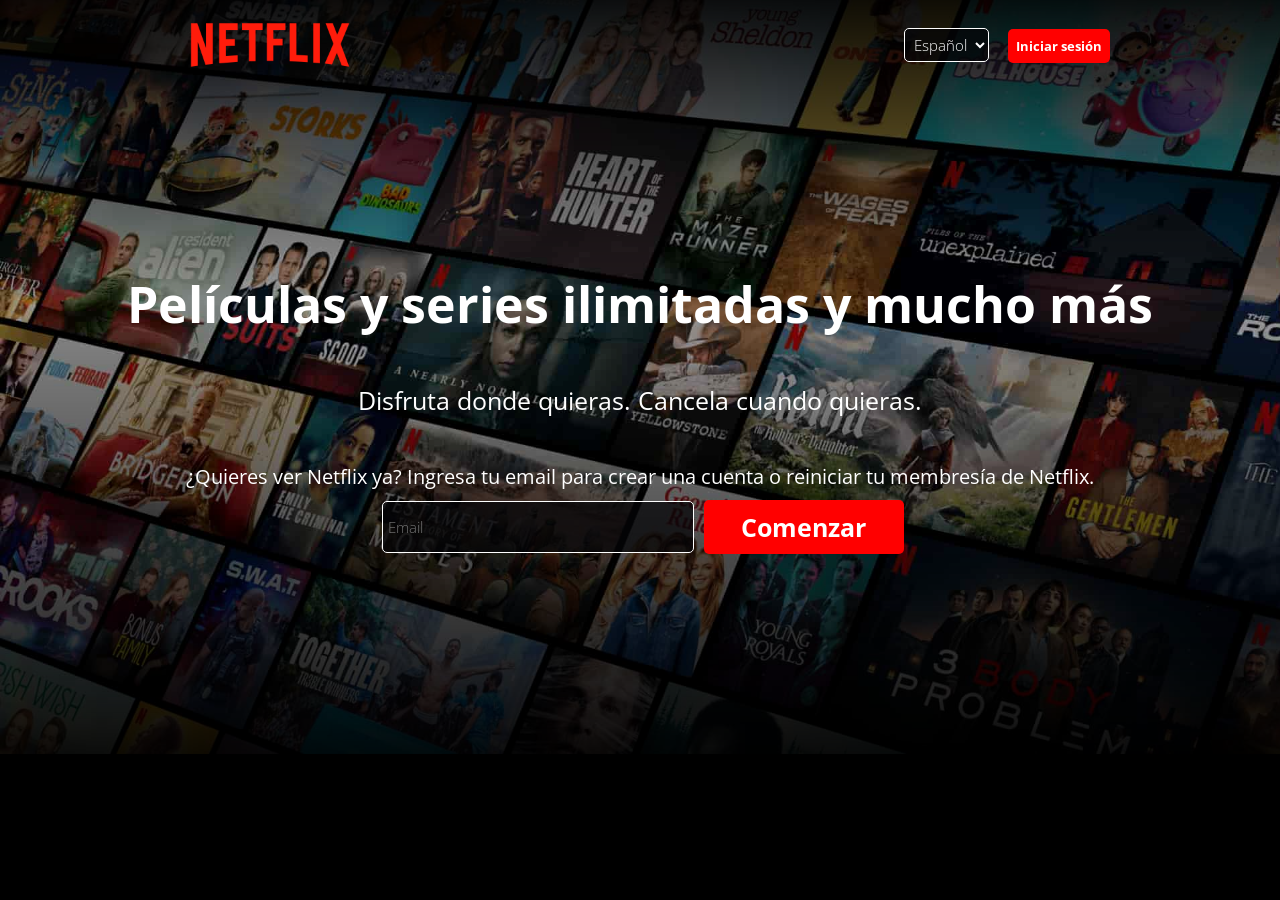
==== index.html @ 136f3131 "e" ====
<!DOCTYPE html>
<html lang="en">
  <head>
    <meta charset="UTF-8" />
    <meta name="viewport" content="width=device-width, initial-scale=1.0" />
    <title>Netflix</title>
    <link rel="stylesheet" href="./index.css" />
    <link rel="preconnect" href="https://fonts.googleapis.com">
    <link rel="preconnect" href="https://fonts.gstatic.com" crossorigin>
    <link href="https://fonts.googleapis.com/css2?family=Open+Sans:ital,wght@0,300..800;1,300..800&display=swap" rel="stylesheet">
  </head>
  <body>
    <section class="body">
      <section class="fila">
        <img class="logo" src="./logo.png" alt="logo" height="90px" />
        <form>
          <select class="lenguaje" name="idioma">
            <img src="./lenguaje.png" alt="icono" width="3px">
            <option value="es">Español</option>
            <option value="en">Inglés</option>
            <option value="fr">Francés</option>
          </select>
          <label for="button"></label>
          <button class="sesion"><strong>Iniciar sesión</strong></button>
        </form>
      </section>
      <section class="columna">
        <h1 class="uno">Películas y series ilimitadas y mucho más</h1>
        <br />
        <p class="dos">Disfruta donde quieras. Cancela cuando quieras.</p>
        <br />
        <p class="tres">
          ¿Quieres ver Netflix ya? Ingresa tu email para crear una cuenta o
          reiniciar tu membresía de Netflix.
        </p>
      </section>
      <section class="fila-dos">
        <label for="email"></label>
          <input class="email" type="email" name="email"
            placeholder="Email" style="width: 300px;"/>
        <label for="button"></label>
          <button class="comenzar" style="width: 200px;"> <strong>Comenzar</strong></button>
      </section>
    </section>
  </body>
</html>
---- index.css ----
*{
  margin: 0;
  padding: 0;
  font-family: "Open Sans", sans-serif;
}

body{
  background-image: url(./fondo.jpg) ;
  background-color: black;
  background-repeat: no-repeat;
  background-size: cover;
  backdrop-filter: brightness(0.8);
}

.body{
  background-image: linear-gradient(to top, rgba(0, 0, 0, 0.9) 0, rgba(0, 0, 0, 0) 60%, rgba(0, 0, 0, 0.9) 100%);
  background-size: cover;
}

.fila{
  display: flex;
  gap: 5px;
  justify-content: space-between;
  align-items: center;
  margin-bottom: 180px;
}

.logo{
margin-left: 190px;
}

.lenguaje{
  background-color: rgba(5, 5, 7, 0.75);
  font-size: 15px;
  font-weight: 60;
  color: white;
  border: 1px solid white;
  border-radius: 5px;
  margin: 0;
  padding: 5px;
  text-align: center;
}

.sesion{
  background-color: red;
  font-size: 13px;
  font-weight: 70px;
  color: white;
  border: 0;
  border-radius: 5px;
  margin-left: 15px;
  margin-right: 170px;
  padding: 8px;
  text-align: center;

}

.sesion:hover {
  background-color: rgb(184, 28, 28);
}

.columna{
  display: flex;
  flex-direction: column;
  gap: 20px;
  justify-content: center;
  align-items: center;
}

.uno{
  font-size: 50px;
  color: white;
  letter-spacing: 0px;
  word-spacing: 0px;
}

.dos{
  font-size: 25px;
  color: white;
  line-height: 1px;
}

.tres{
  font-size: 20px;
  color: white;
}

.email{
  background-color: rgba(5, 5, 7, 0.75);
  font-size: 15px;
  font-weight: 60;
  color: white;
  border: 1px solid white;
  border-radius: 5px;
  margin: 0px;
  padding: 15px 5px 15px 5px;
  text-align: left;
  margin-top: 10px;
  margin-bottom: 200px;
}

.comenzar{
  background-color: red;
  font-size: 25px;
  font-weight: 60;
  color: white;
  border: 0;
  border-radius: 5px;
  margin-top: 10px;
  margin-bottom: 200px;
  padding: 10px 5px 10px 5px;
  text-align: center;
}

.comenzar:hover {
  background-color: rgb(184, 28, 28);
}

.fila-dos{
  display: flex;
  gap: 5px;
  justify-content: center;
  align-items: center;
}
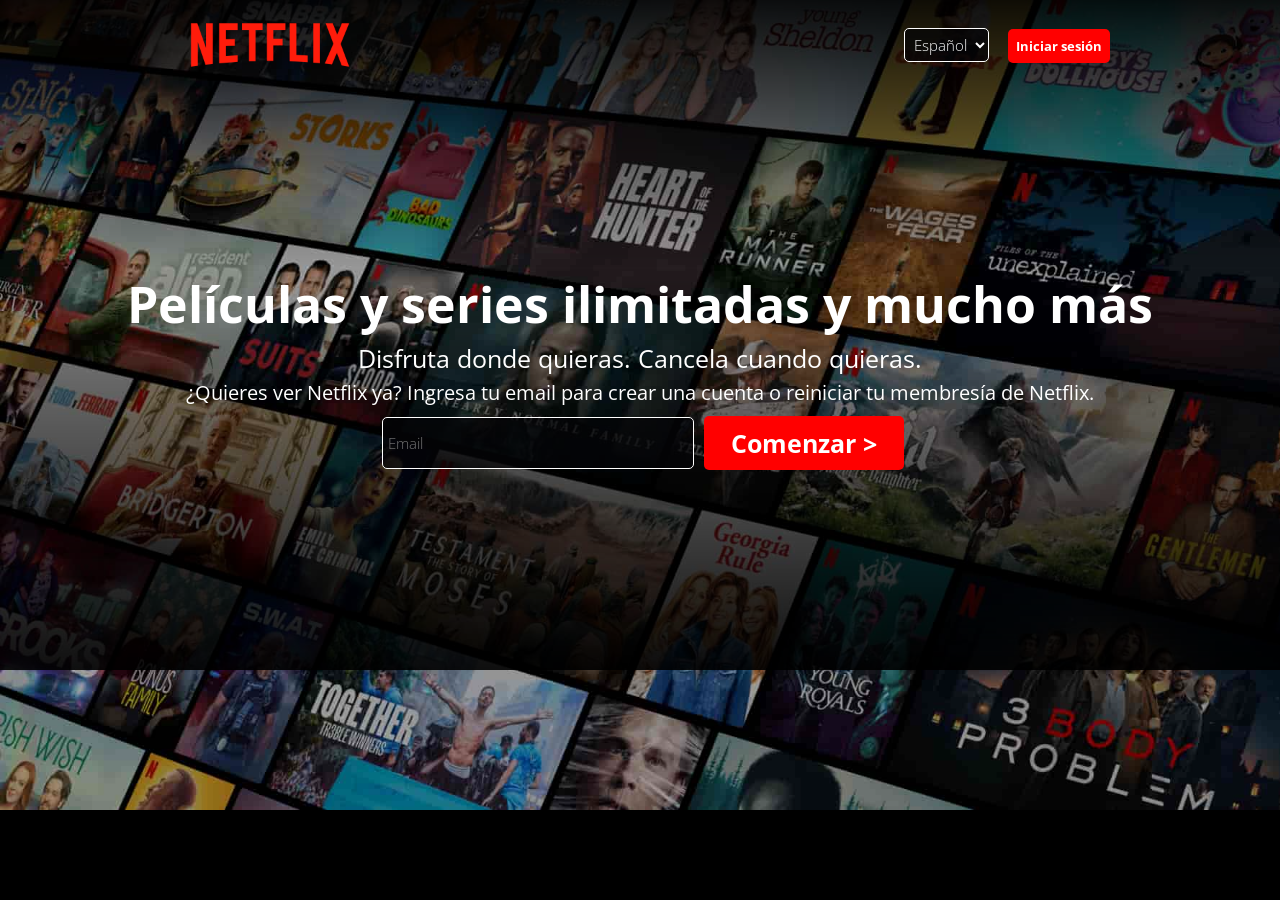
==== commit bd02b309: "f" ====
--- a/index.html
+++ b/index.html
@@ -15,7 +15,6 @@
         <img class="logo" src="./logo.png" alt="logo" height="90px" />
         <form>
           <select class="lenguaje" name="idioma">
-            <img src="./lenguaje.png" alt="icono" width="3px">
             <option value="es">Español</option>
             <option value="en">Inglés</option>
             <option value="fr">Francés</option>
@@ -26,9 +25,7 @@
       </section>
       <section class="columna">
         <h1 class="uno">Películas y series ilimitadas y mucho más</h1>
-        <br />
         <p class="dos">Disfruta donde quieras. Cancela cuando quieras.</p>
-        <br />
         <p class="tres">
           ¿Quieres ver Netflix ya? Ingresa tu email para crear una cuenta o
           reiniciar tu membresía de Netflix.
@@ -39,7 +36,7 @@
           <input class="email" type="email" name="email"
             placeholder="Email" style="width: 300px;"/>
         <label for="button"></label>
-          <button class="comenzar" style="width: 200px;"> <strong>Comenzar</strong></button>
+          <button class="comenzar" style="width: 200px;"> <strong>Comenzar ></strong></button>
       </section>
     </section>
   </body>
--- a/index.css
+++ b/index.css
@@ -10,6 +10,8 @@
   background-repeat: no-repeat;
   background-size: cover;
   backdrop-filter: brightness(0.8);
+  height: 90vh;
+  min-height: 500px;
 }
 
 .body{
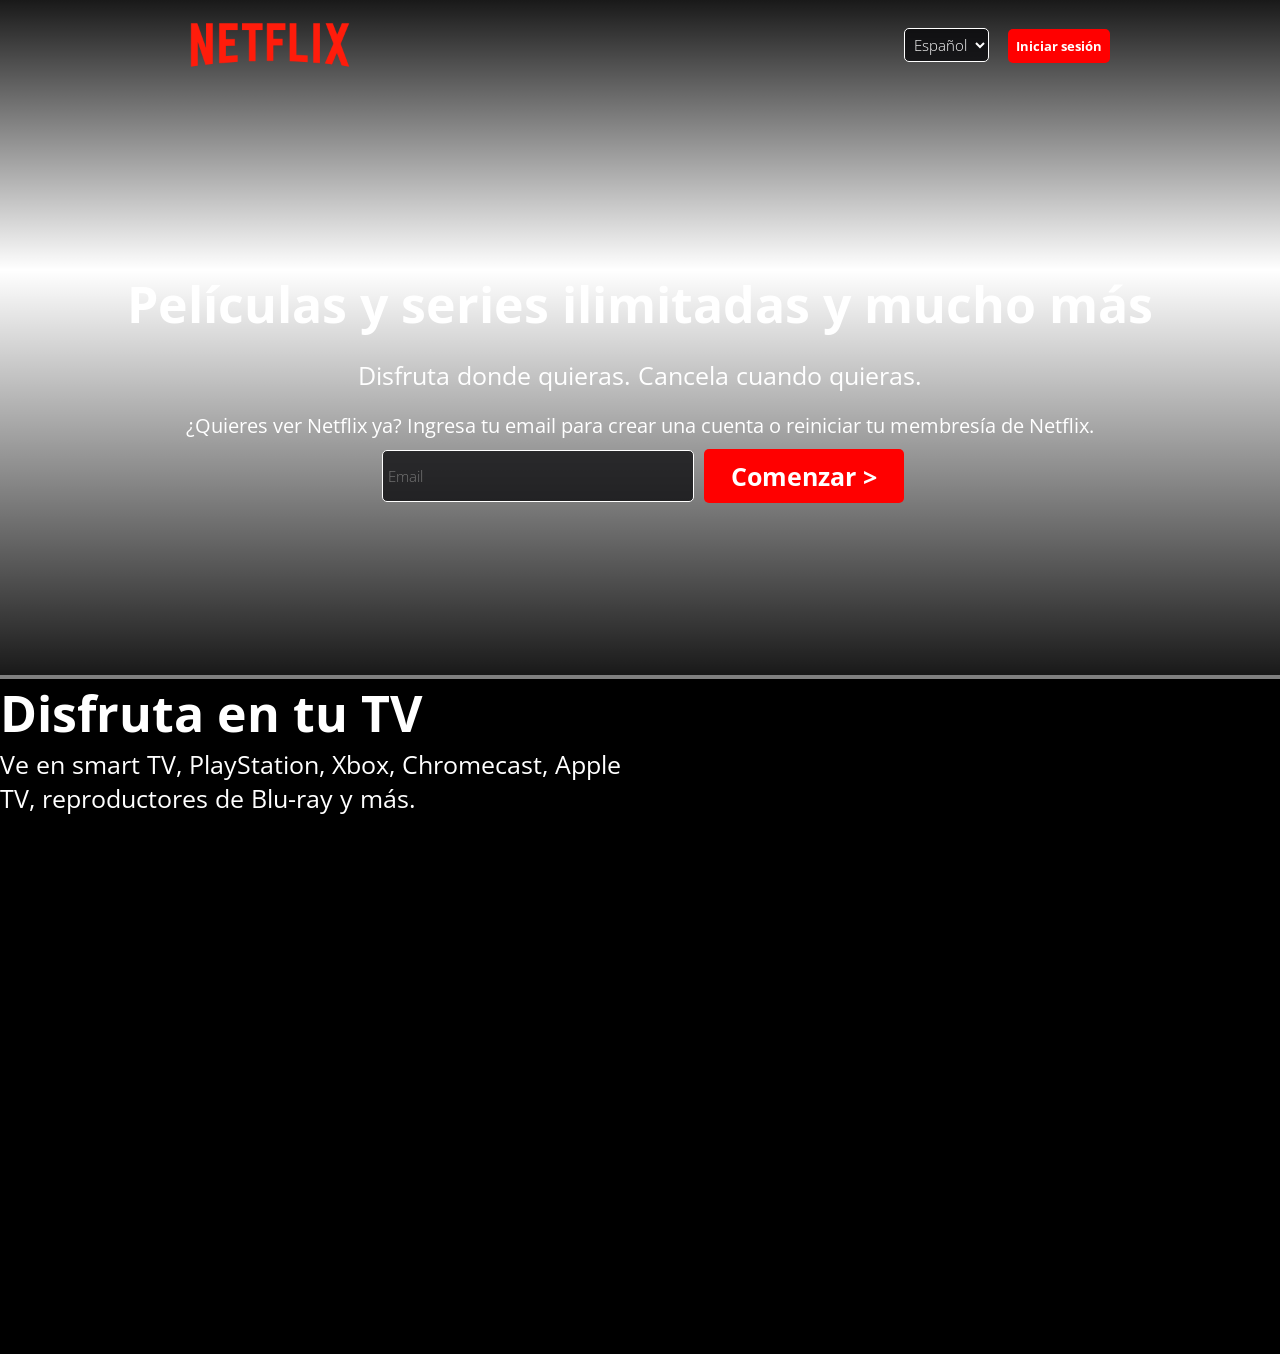
==== commit 0c8cc6cc: "s" ====
--- a/index.html
+++ b/index.html
@@ -10,7 +10,7 @@
     <link href="https://fonts.googleapis.com/css2?family=Open+Sans:ital,wght@0,300..800;1,300..800&display=swap" rel="stylesheet">
   </head>
   <body>
-    <section class="body">
+    <main class="body">
       <section class="fila">
         <img class="logo" src="./logo.png" alt="logo" height="90px" />
         <form>
@@ -38,6 +38,12 @@
         <label for="button"></label>
           <button class="comenzar" style="width: 200px;"> <strong>Comenzar ></strong></button>
       </section>
-    </section>
+    </main>
   </body>
+  <main class="cuerpo">
+    <section>
+      <h1 class="uno">Disfruta en tu TV</h1>
+      <p class="dos">Ve en smart TV, PlayStation, Xbox, Chromecast, Apple</p>
+      <p class="dos">TV, reproductores de Blu-ray y más.</p>
+  </main>
 </html>
--- a/index.css
+++ b/index.css
@@ -4,19 +4,21 @@
   font-family: "Open Sans", sans-serif;
 }
 
-body{
+.main{
   background-image: url(./fondo.jpg) ;
-  background-color: black;
   background-repeat: no-repeat;
   background-size: cover;
+  background-position: center;
   backdrop-filter: brightness(0.8);
-  height: 90vh;
-  min-height: 500px;
+  height: 75vh;
+  min-height: 320px;
 }
 
 .body{
   background-image: linear-gradient(to top, rgba(0, 0, 0, 0.9) 0, rgba(0, 0, 0, 0) 60%, rgba(0, 0, 0, 0.9) 100%);
-  background-size: cover;
+  height: 75vh;
+  min-height: 320px;
+  width: 100%;
 }
 
 .fila{
@@ -79,7 +81,6 @@
 .dos{
   font-size: 25px;
   color: white;
-  line-height: 1px;
 }
 
 .tres{
@@ -123,4 +124,14 @@
   gap: 5px;
   justify-content: center;
   align-items: center;
-}+}
+
+.cuerpo {
+  background-color: black;
+  background-size: cover;
+  z-index: 1000;
+  height: 75vh;
+  min-height: 320px;
+  border-top: 4px solid gray;
+}
+
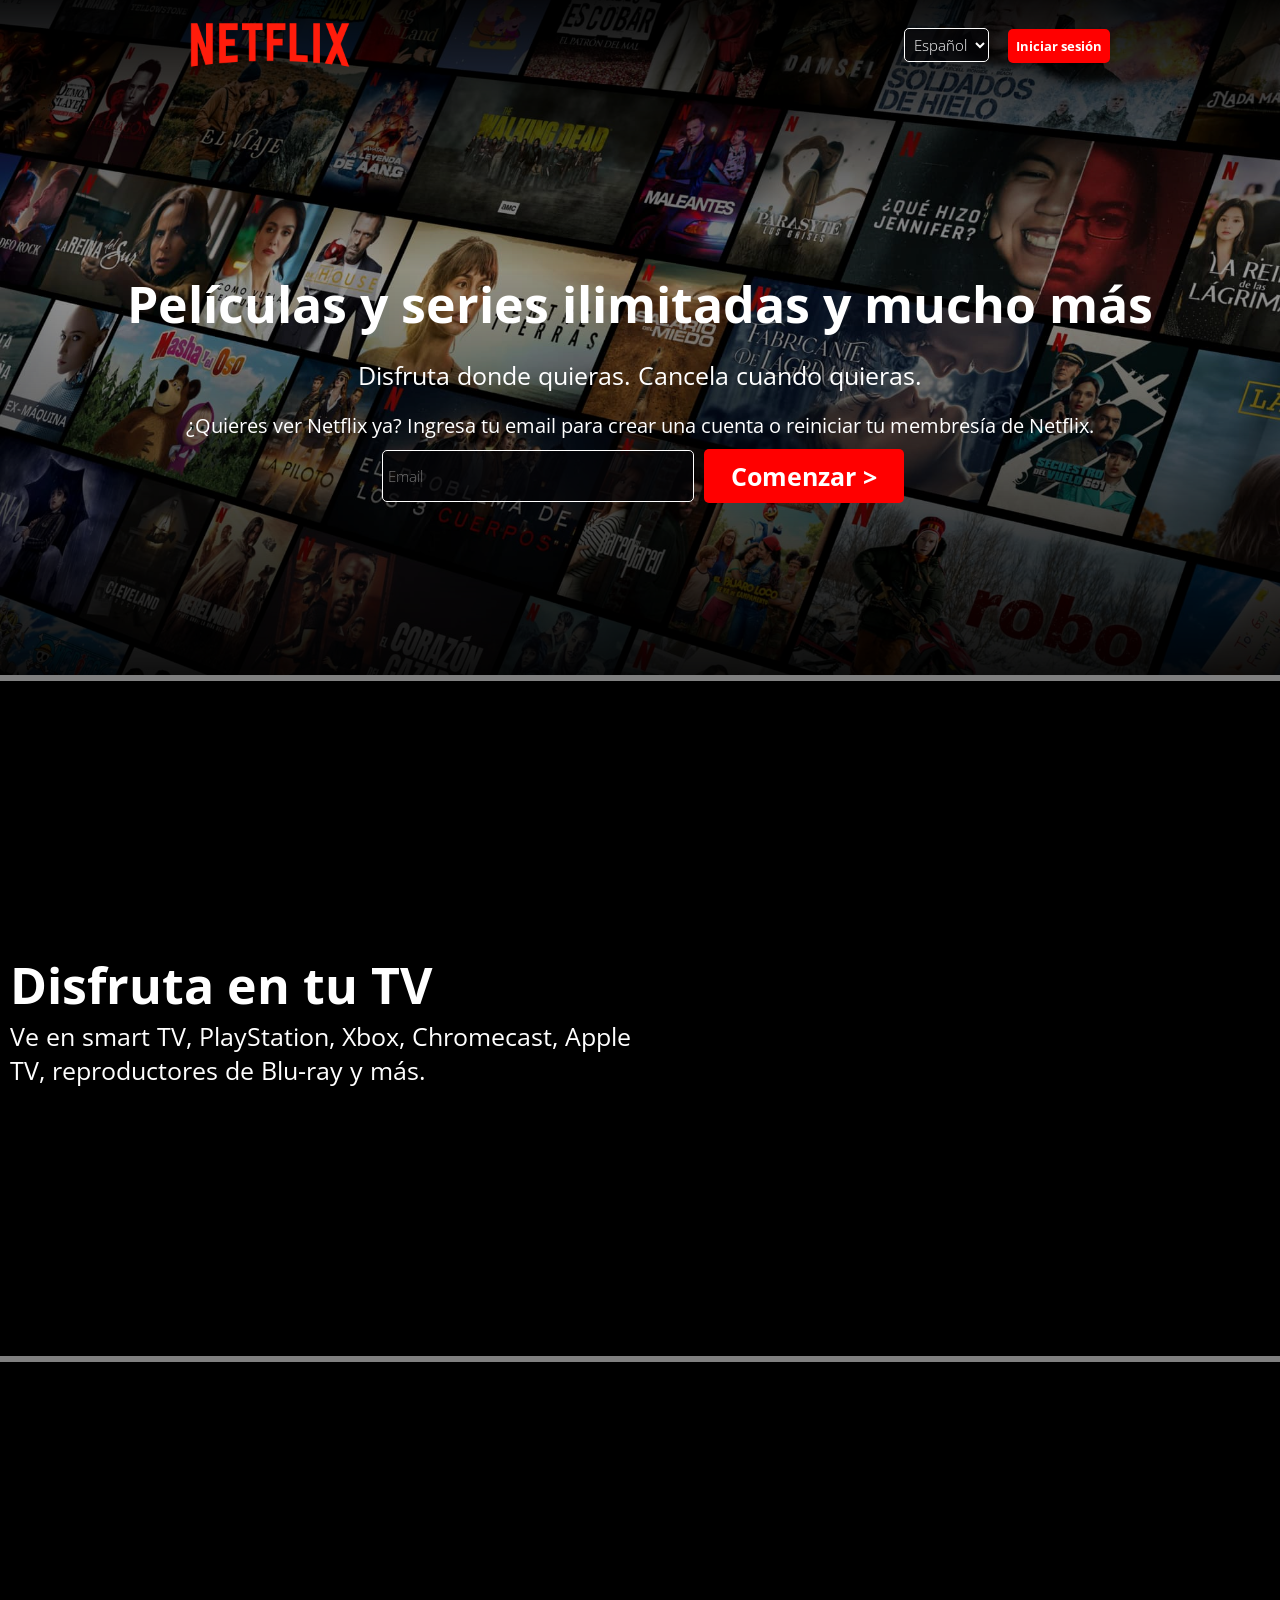
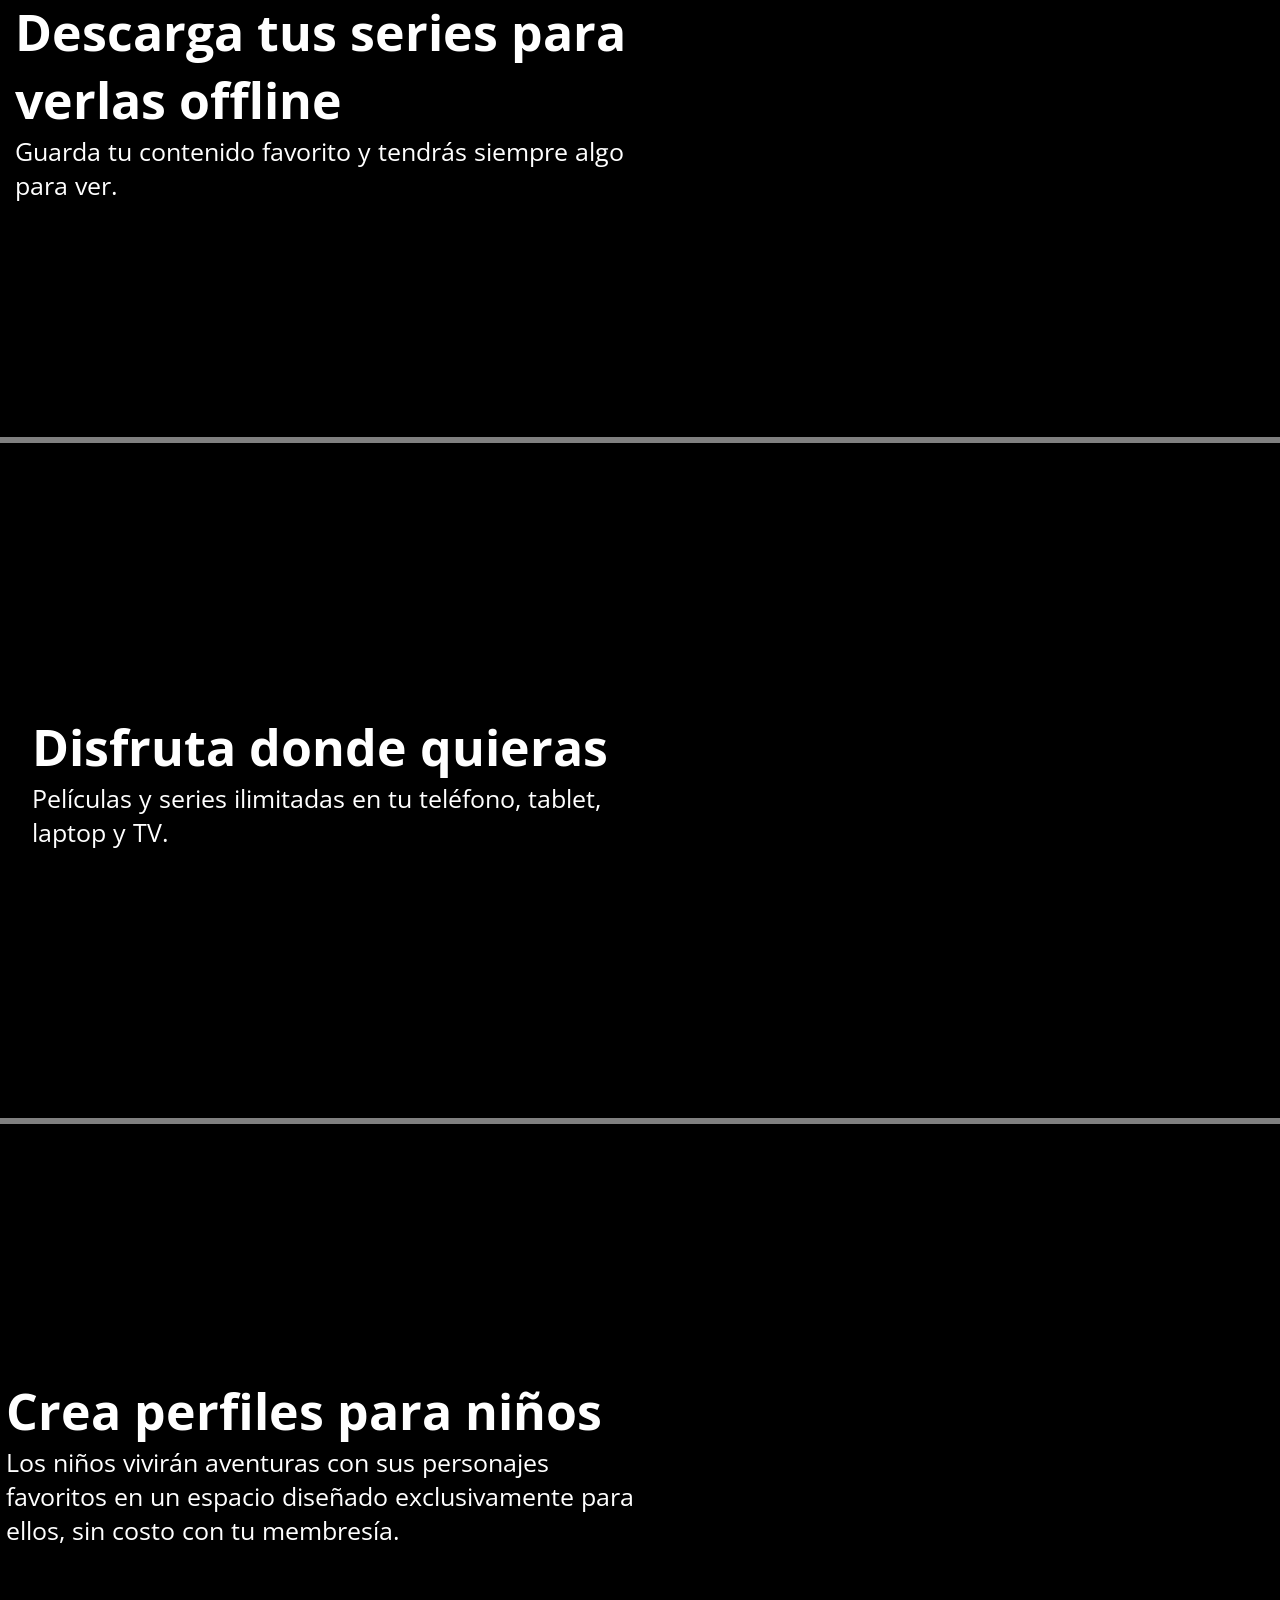
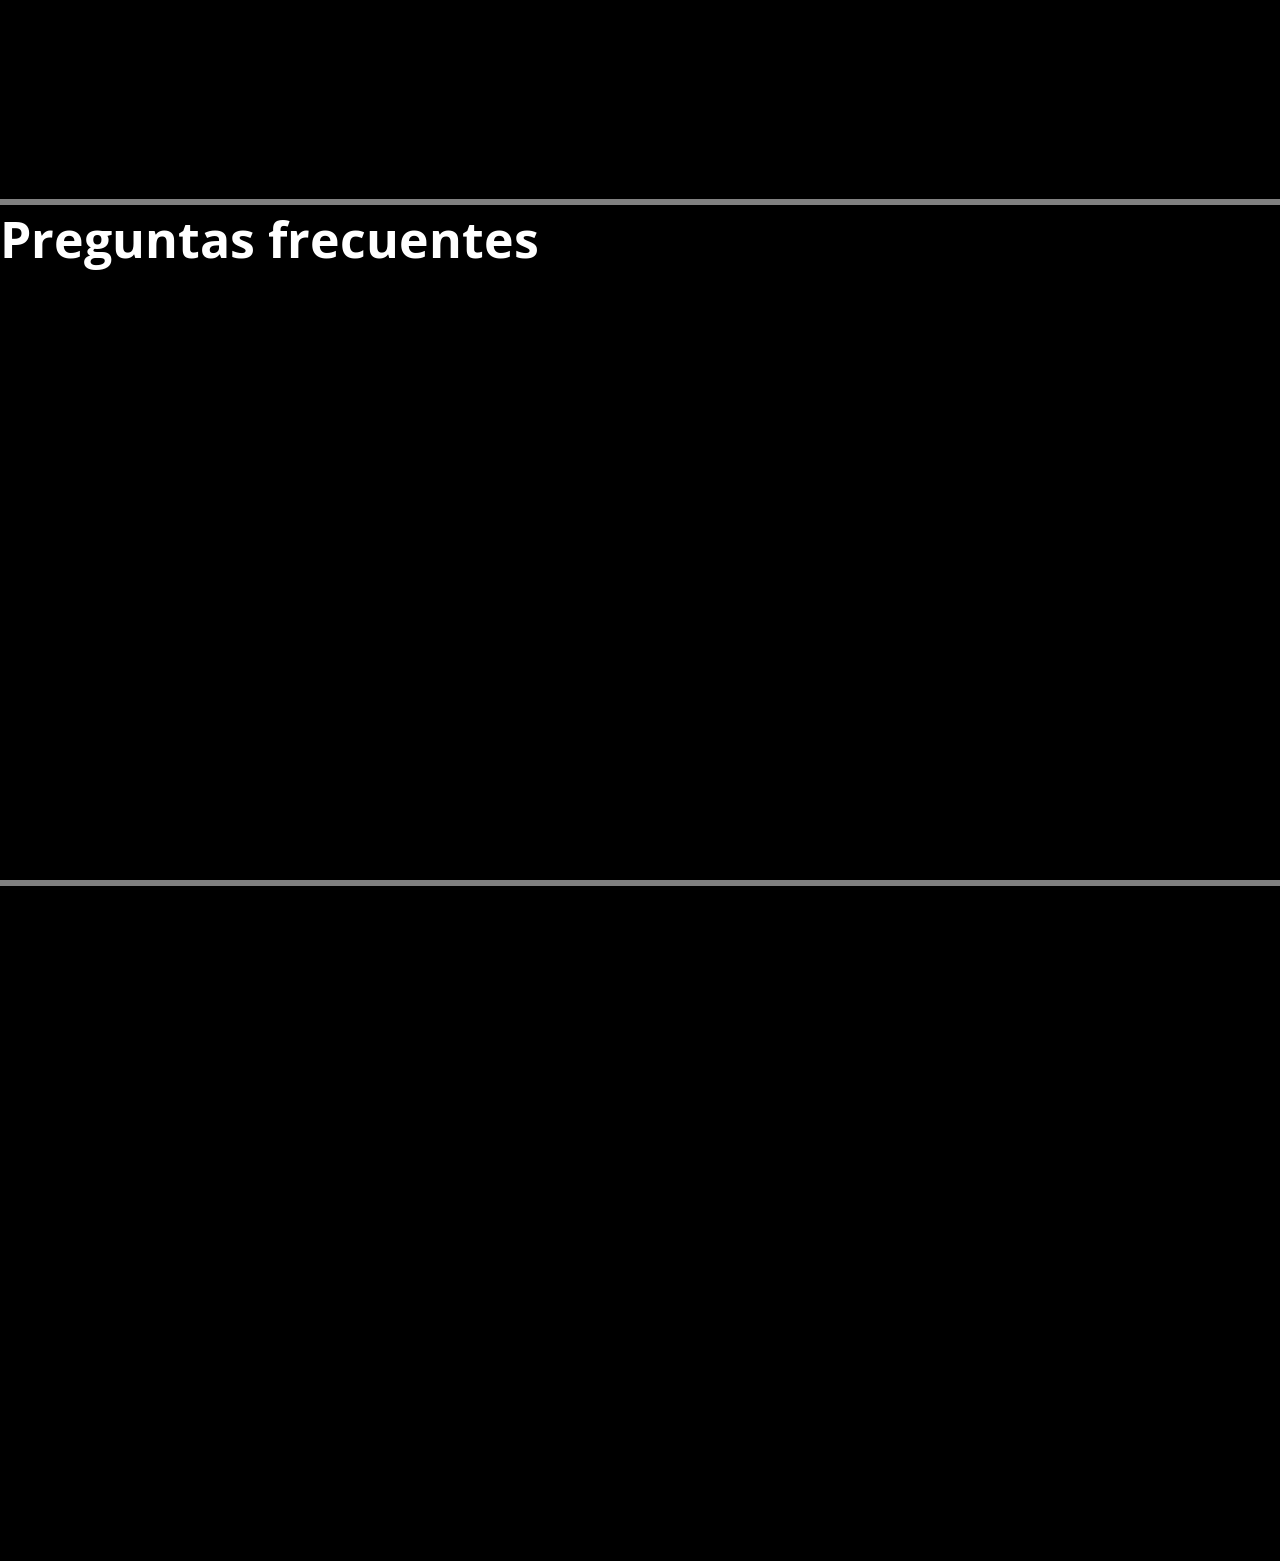
==== commit 35dcae61: "a" ====
--- a/index.html
+++ b/index.html
@@ -10,7 +10,7 @@
     <link href="https://fonts.googleapis.com/css2?family=Open+Sans:ital,wght@0,300..800;1,300..800&display=swap" rel="stylesheet">
   </head>
   <body>
-    <main class="body">
+    <header id="body" class="body">
       <section class="fila">
         <img class="logo" src="./logo.png" alt="logo" height="90px" />
         <form>
@@ -38,12 +38,45 @@
         <label for="button"></label>
           <button class="comenzar" style="width: 200px;"> <strong>Comenzar ></strong></button>
       </section>
-    </main>
+    </header>
+    <div class="cuerpo a">
+      <section>
+        <h1 class="uno">Disfruta en tu TV</h1>
+        <p class="dos">Ve en smart TV, PlayStation, Xbox, Chromecast, Apple</p>
+        <p class="dos">TV, reproductores de Blu-ray y más.</p>
+      </div>
+    <div class="cuerpo b">
+      <section>
+        <h1 class="uno">Descarga tus series para</h1>
+        <h1 class="uno">verlas offline</h1>
+        <p class="dos">Guarda tu contenido favorito y tendrás siempre algo</p>
+        <p class="dos">para ver.</p>
+    </div>
+    <div class="cuerpo a">
+      <section>
+        <h1 class="uno">Disfruta donde quieras</h1>
+        <p class="dos">Películas y series ilimitadas en tu teléfono, tablet,</p>
+        <p class="dos">laptop y TV.</p>
+    </div>
+    <div class="cuerpo b">
+      <section>
+        <h1 class="uno">Crea perfiles para niños</h1>
+        <p class="dos">Los niños vivirán aventuras con sus personajes</p>
+        <p class="dos">favoritos en un espacio diseñado exclusivamente para</p>
+        <p class="dos">ellos, sin costo con tu membresía.</p>
+    </div>
+    <div class="cuerpo c">
+      <section>
+        <h1 class="uno">Preguntas frecuentes</h1>
+        <p class="dos"></p>
+        <p class="dos"></p>
+    </div>
+    <div class="cuerpo d">
+      <section>
+        <h1 class="uno"></h1>
+        <p class="dos"></p>
+        <p class="dos"></p>
+    </div>
   </body>
-  <main class="cuerpo">
-    <section>
-      <h1 class="uno">Disfruta en tu TV</h1>
-      <p class="dos">Ve en smart TV, PlayStation, Xbox, Chromecast, Apple</p>
-      <p class="dos">TV, reproductores de Blu-ray y más.</p>
-  </main>
+
 </html>
--- a/index.css
+++ b/index.css
@@ -4,7 +4,7 @@
   font-family: "Open Sans", sans-serif;
 }
 
-.main{
+body {
   background-image: url(./fondo.jpg) ;
   background-repeat: no-repeat;
   background-size: cover;
@@ -14,7 +14,7 @@
   min-height: 320px;
 }
 
-.body{
+.body {
   background-image: linear-gradient(to top, rgba(0, 0, 0, 0.9) 0, rgba(0, 0, 0, 0) 60%, rgba(0, 0, 0, 0.9) 100%);
   height: 75vh;
   min-height: 320px;
@@ -132,6 +132,23 @@
   z-index: 1000;
   height: 75vh;
   min-height: 320px;
-  border-top: 4px solid gray;
+  border-top: 6px solid gray;
+
 }
 
+.a{
+  margin: auto;
+  display: grid;
+  grid-template-columns: repeat(2, 1fr);
+  justify-items: center; /*horizontal*/
+  align-content: center;
+}
+
+.b{
+  margin: auto;
+  display: grid;
+  grid-template-columns: repeat(2, 1fr);
+  justify-items: center; /*horizontal*/
+  align-content: center;
+}
+
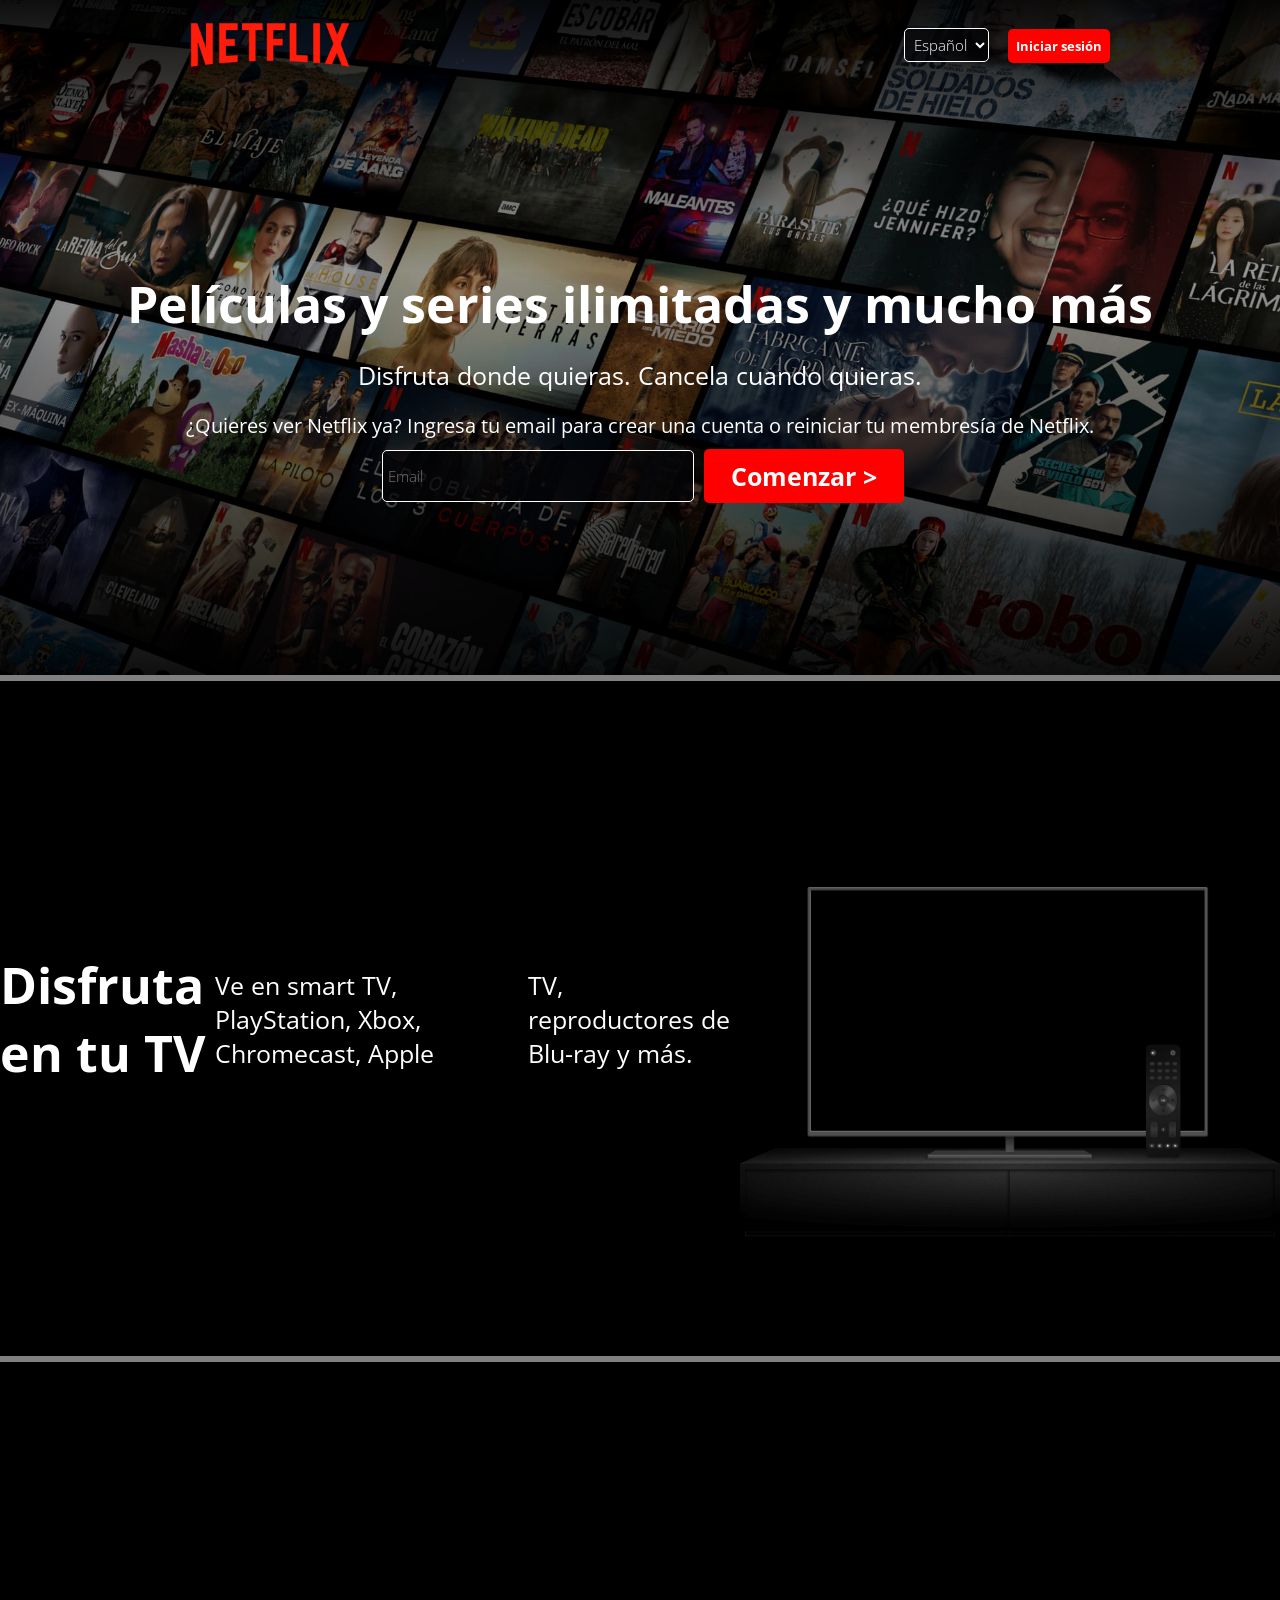
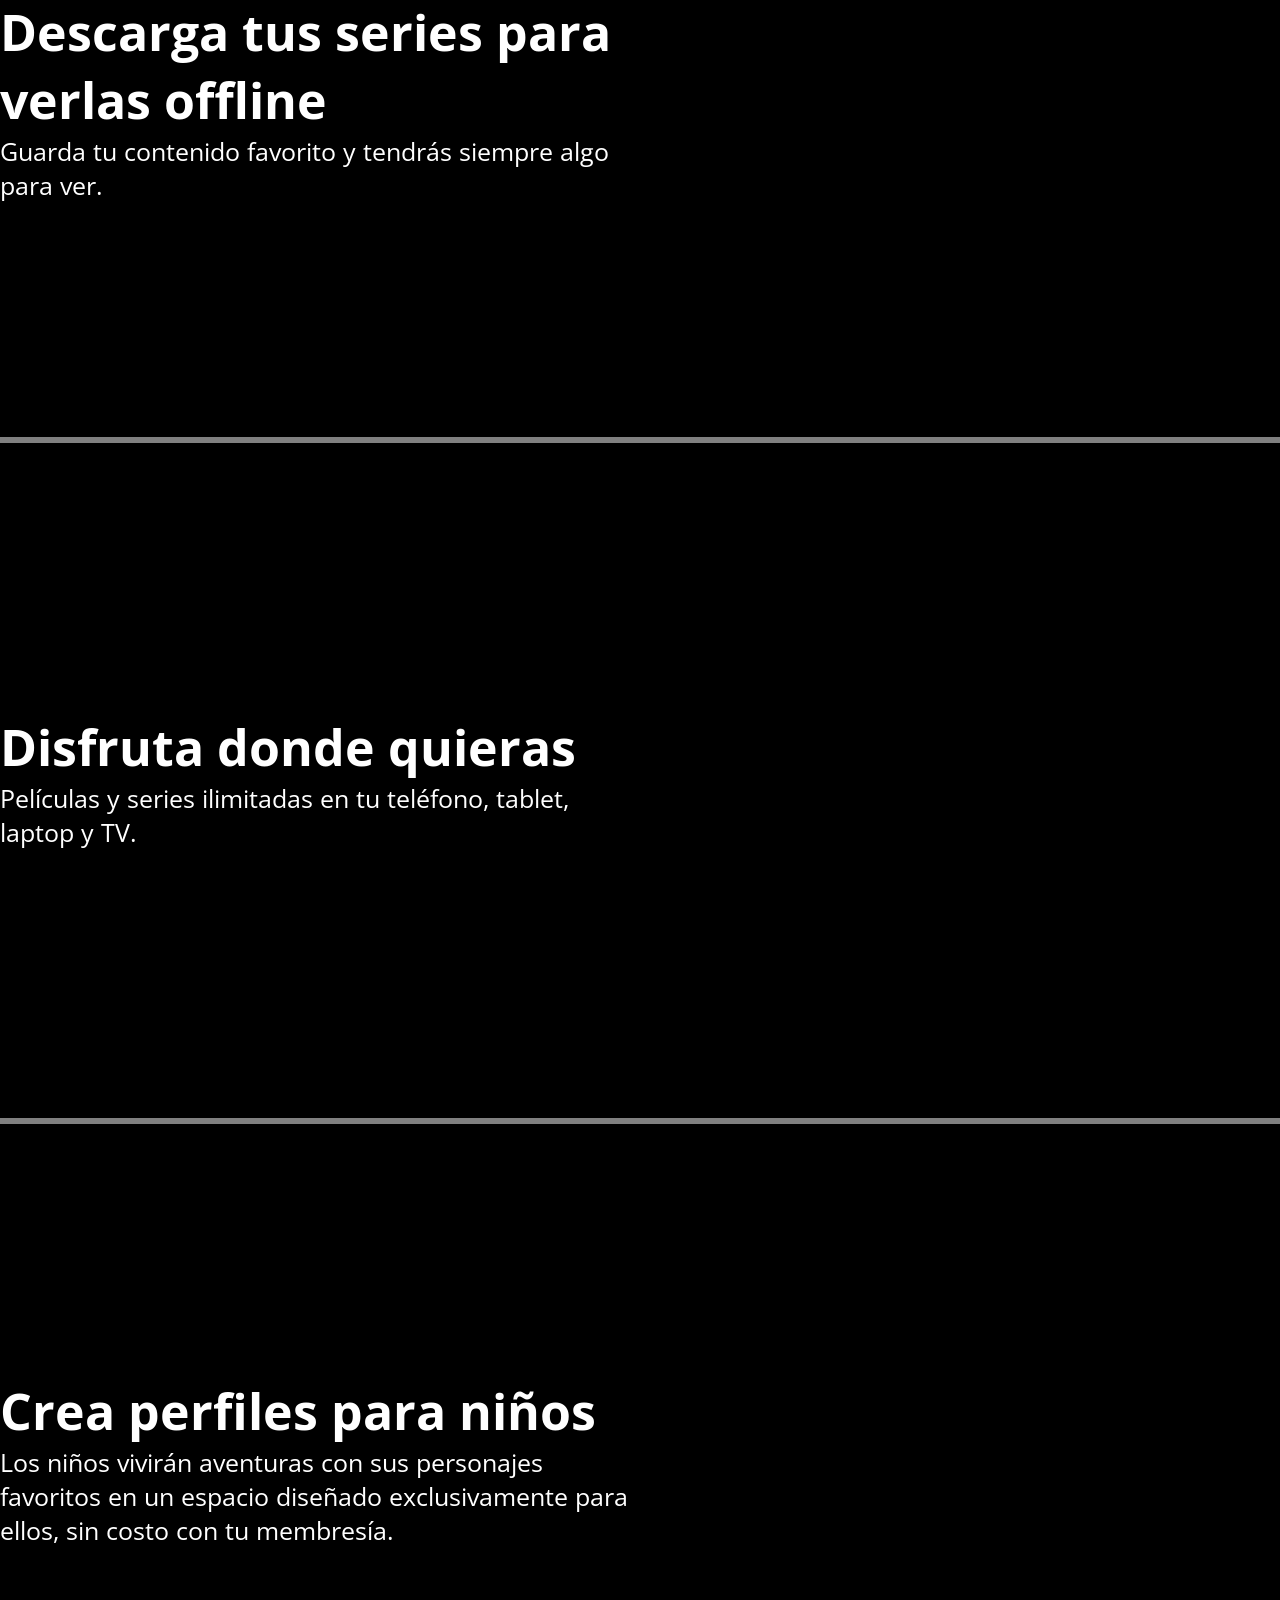
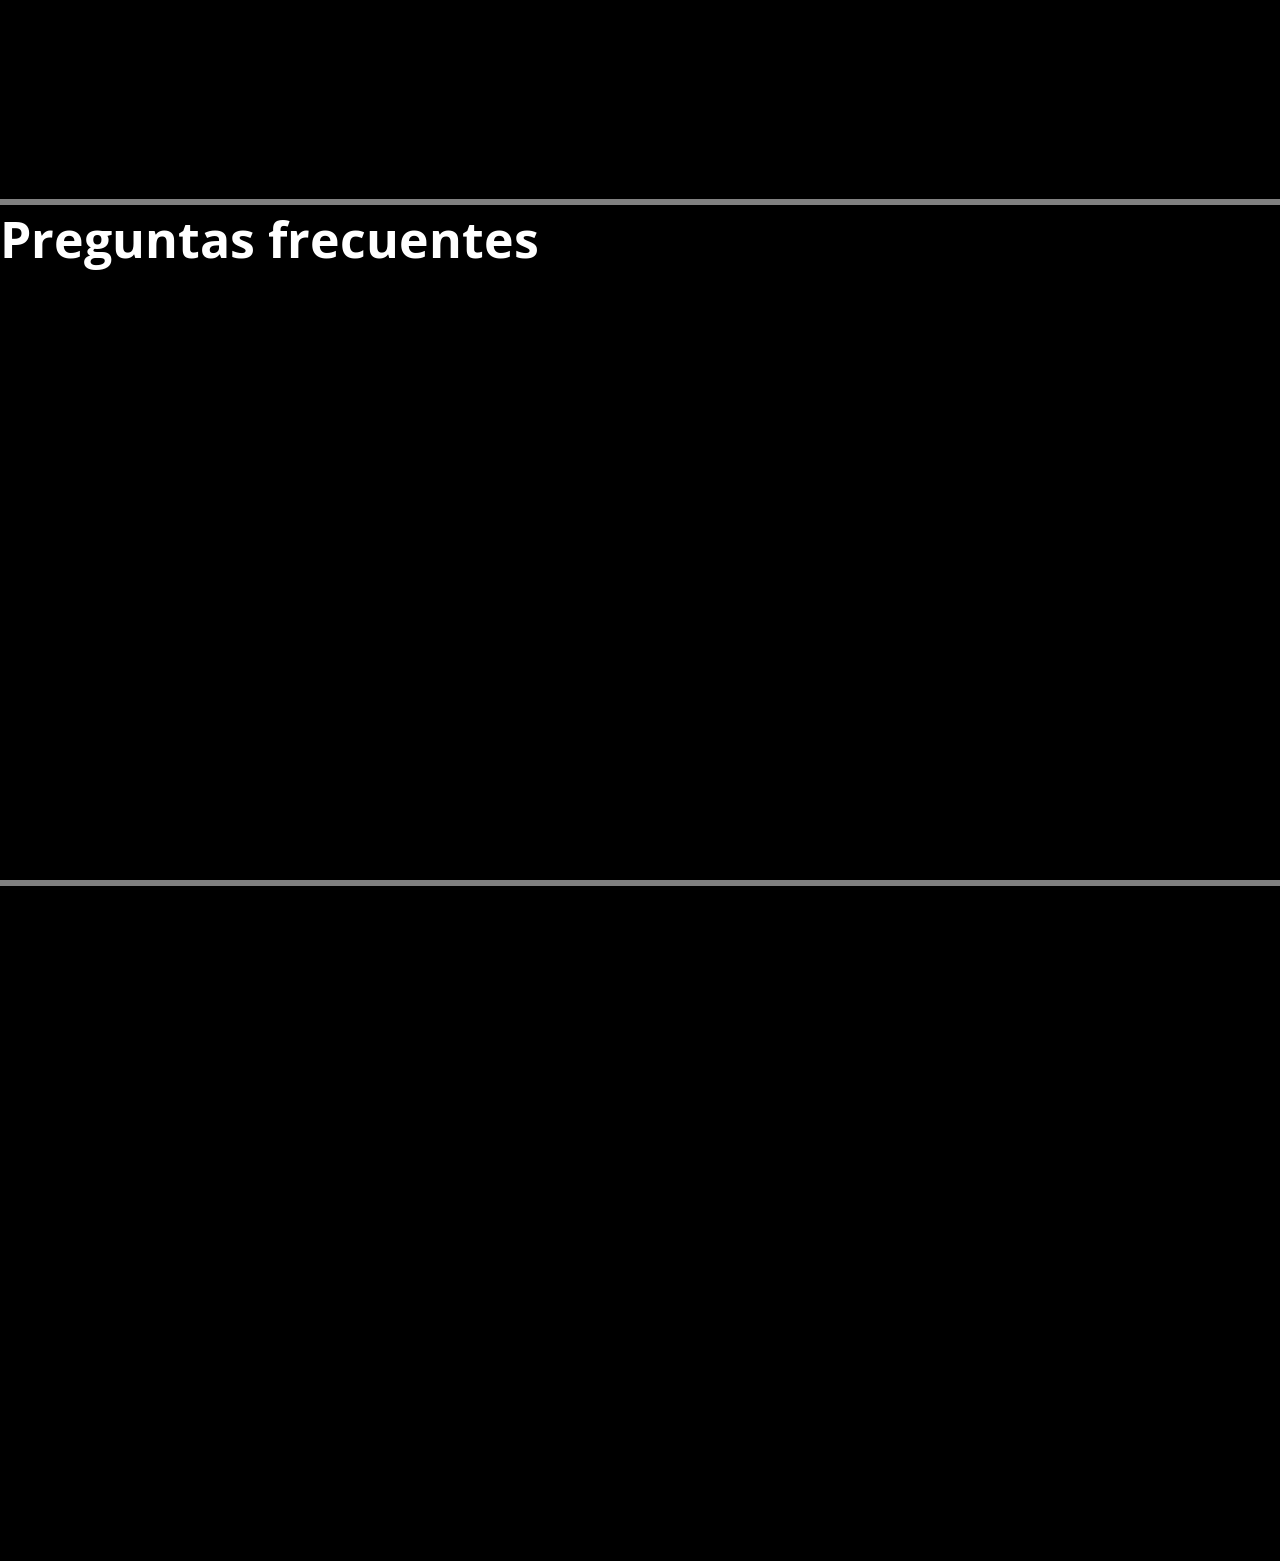
==== commit ed72789c: "a" ====
--- a/index.html
+++ b/index.html
@@ -40,43 +40,39 @@
       </section>
     </header>
     <div class="cuerpo a">
-      <section>
+      <div class="fila-dos">
         <h1 class="uno">Disfruta en tu TV</h1>
         <p class="dos">Ve en smart TV, PlayStation, Xbox, Chromecast, Apple</p>
         <p class="dos">TV, reproductores de Blu-ray y más.</p>
-      </div>
+        <img class="cuatro" src="./tv.png" alt="tv" height="440px" width="540px">
+    </div>
+    </div>
     <div class="cuerpo b">
-      <section>
-        <h1 class="uno">Descarga tus series para</h1>
-        <h1 class="uno">verlas offline</h1>
-        <p class="dos">Guarda tu contenido favorito y tendrás siempre algo</p>
-        <p class="dos">para ver.</p>
+      <h1 class="uno">Descarga tus series para</h1>
+      <h1 class="uno">verlas offline</h1>
+      <p class="dos">Guarda tu contenido favorito y tendrás siempre algo</p>
+      <p class="dos">para ver.</p>
     </div>
     <div class="cuerpo a">
-      <section>
-        <h1 class="uno">Disfruta donde quieras</h1>
-        <p class="dos">Películas y series ilimitadas en tu teléfono, tablet,</p>
-        <p class="dos">laptop y TV.</p>
+      <h1 class="uno">Disfruta donde quieras</h1>
+      <p class="dos">Películas y series ilimitadas en tu teléfono, tablet,</p>
+      <p class="dos">laptop y TV.</p>
     </div>
     <div class="cuerpo b">
-      <section>
-        <h1 class="uno">Crea perfiles para niños</h1>
-        <p class="dos">Los niños vivirán aventuras con sus personajes</p>
-        <p class="dos">favoritos en un espacio diseñado exclusivamente para</p>
-        <p class="dos">ellos, sin costo con tu membresía.</p>
+      <h1 class="uno">Crea perfiles para niños</h1>
+      <p class="dos">Los niños vivirán aventuras con sus personajes</p>
+      <p class="dos">favoritos en un espacio diseñado exclusivamente para</p>
+      <p class="dos">ellos, sin costo con tu membresía.</p>
     </div>
     <div class="cuerpo c">
-      <section>
-        <h1 class="uno">Preguntas frecuentes</h1>
-        <p class="dos"></p>
-        <p class="dos"></p>
+      <h1 class="uno">Preguntas frecuentes</h1>
+      <p class="dos"></p>
+      <p class="dos"></p>
     </div>
     <div class="cuerpo d">
-      <section>
-        <h1 class="uno"></h1>
-        <p class="dos"></p>
-        <p class="dos"></p>
+      <h1 class="uno"></h1>
+      <p class="dos"></p>
+      <p class="dos"></p>
     </div>
   </body>
-
 </html>
--- a/index.css
+++ b/index.css
@@ -138,17 +138,15 @@
 
 .a{
   margin: auto;
-  display: grid;
-  grid-template-columns: repeat(2, 1fr);
-  justify-items: center; /*horizontal*/
-  align-content: center;
+  display: flex;
+  justify-content: center;
+  flex-direction: column;
 }
 
 .b{
   margin: auto;
-  display: grid;
-  grid-template-columns: repeat(2, 1fr);
-  justify-items: center; /*horizontal*/
-  align-content: center;
+  display: flex;
+  justify-content: center;
+  flex-direction: column;
 }
 
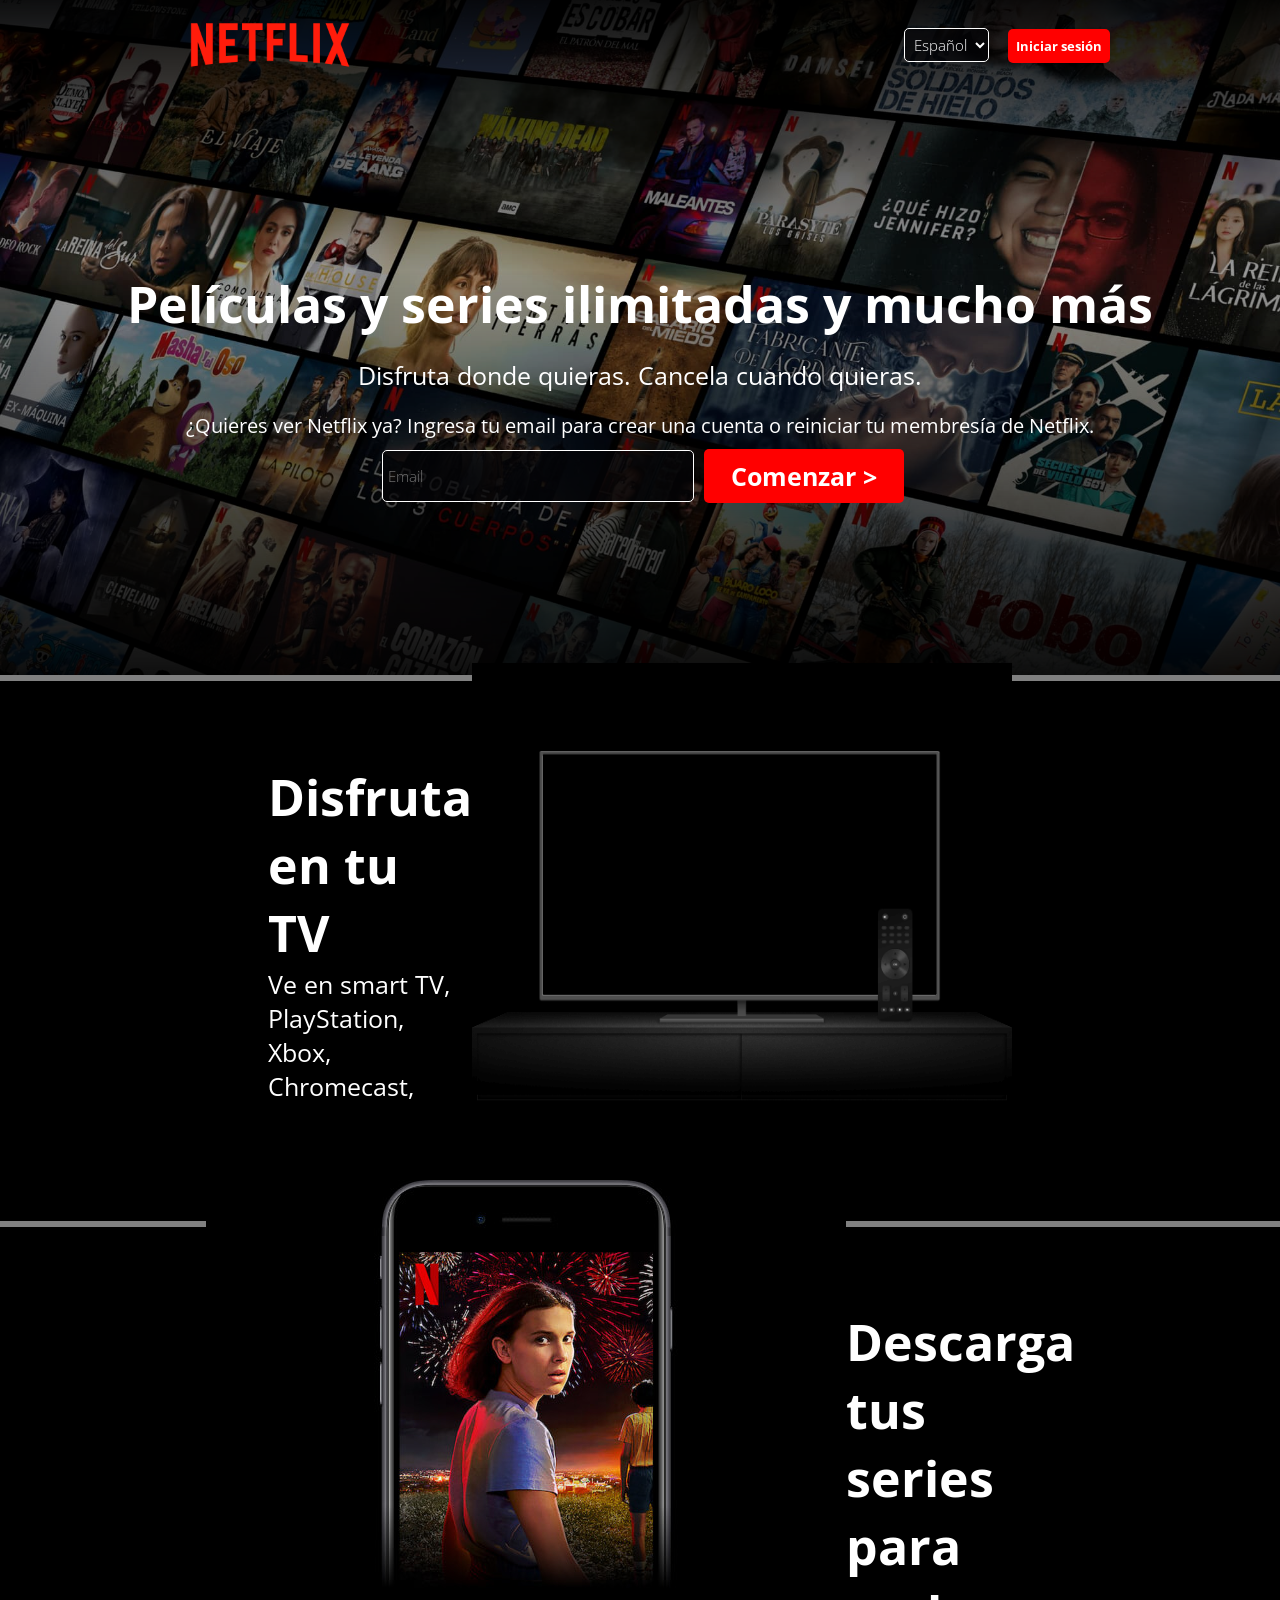
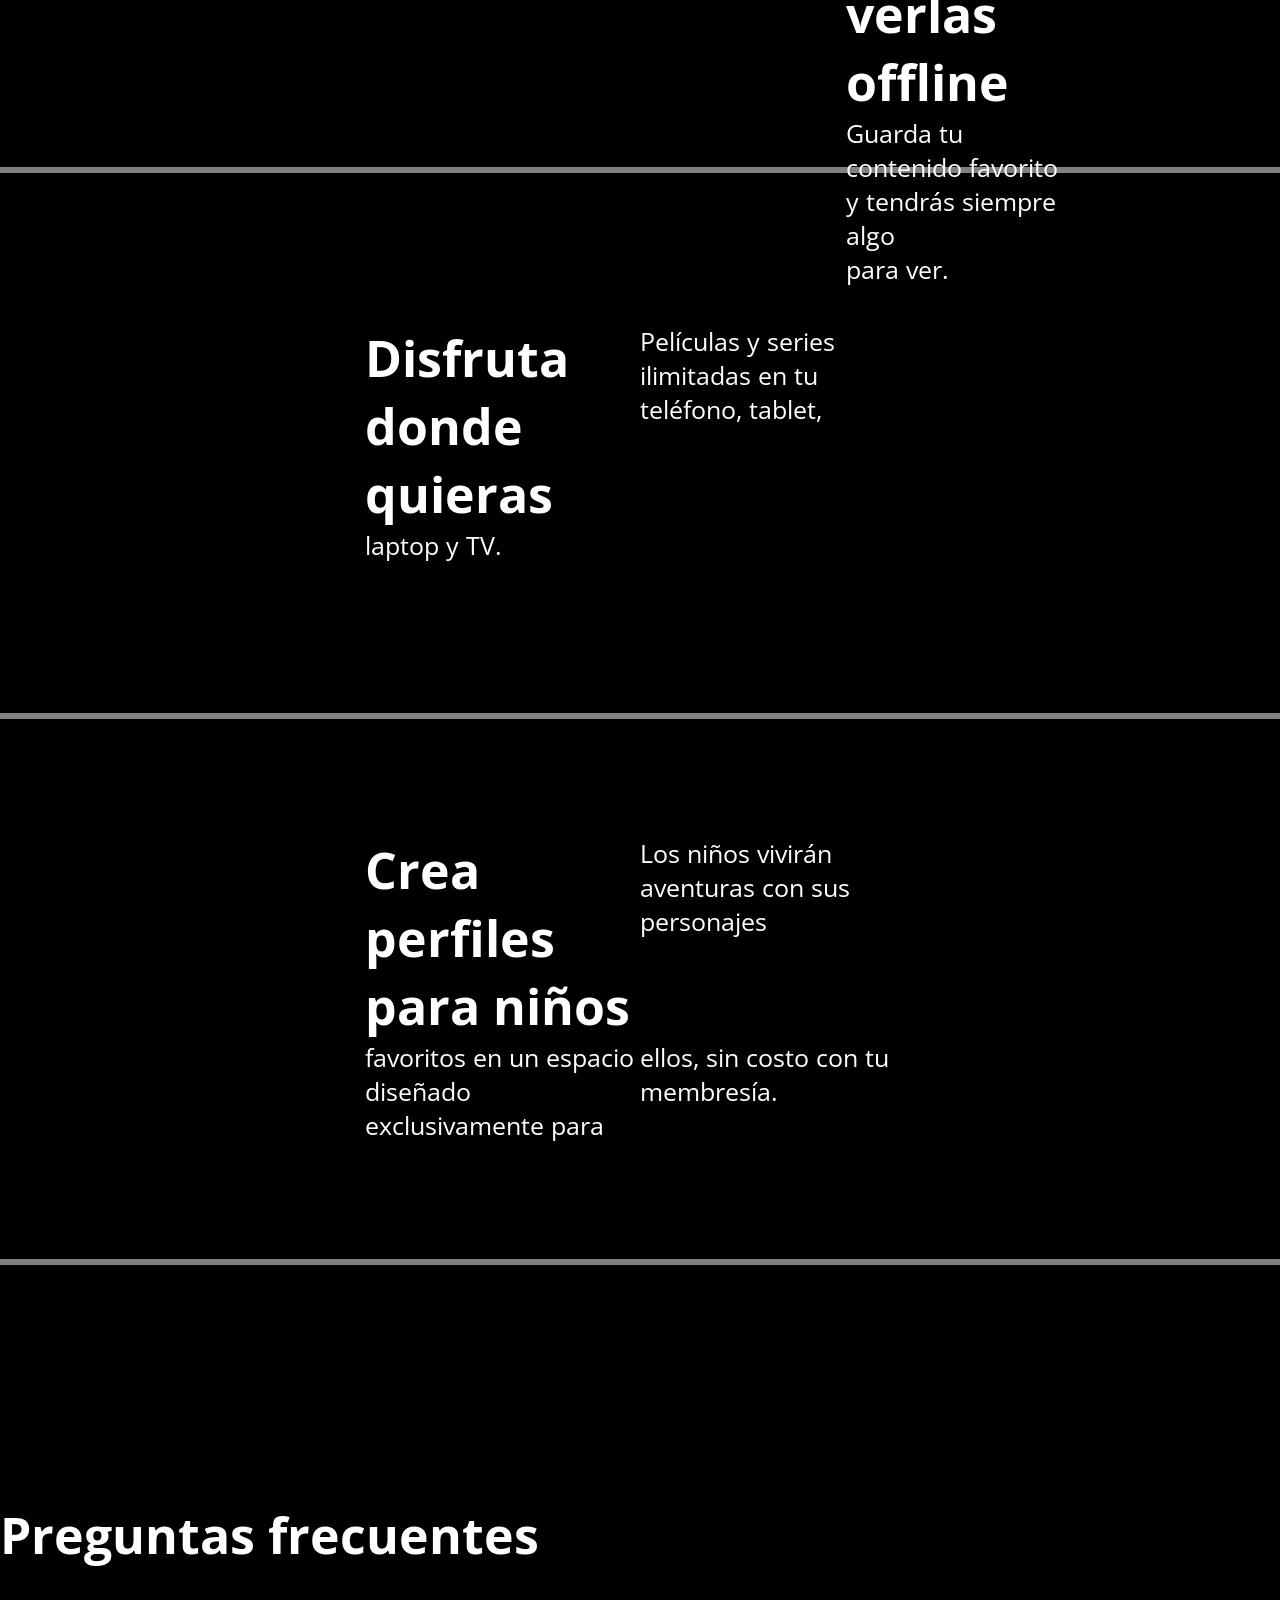
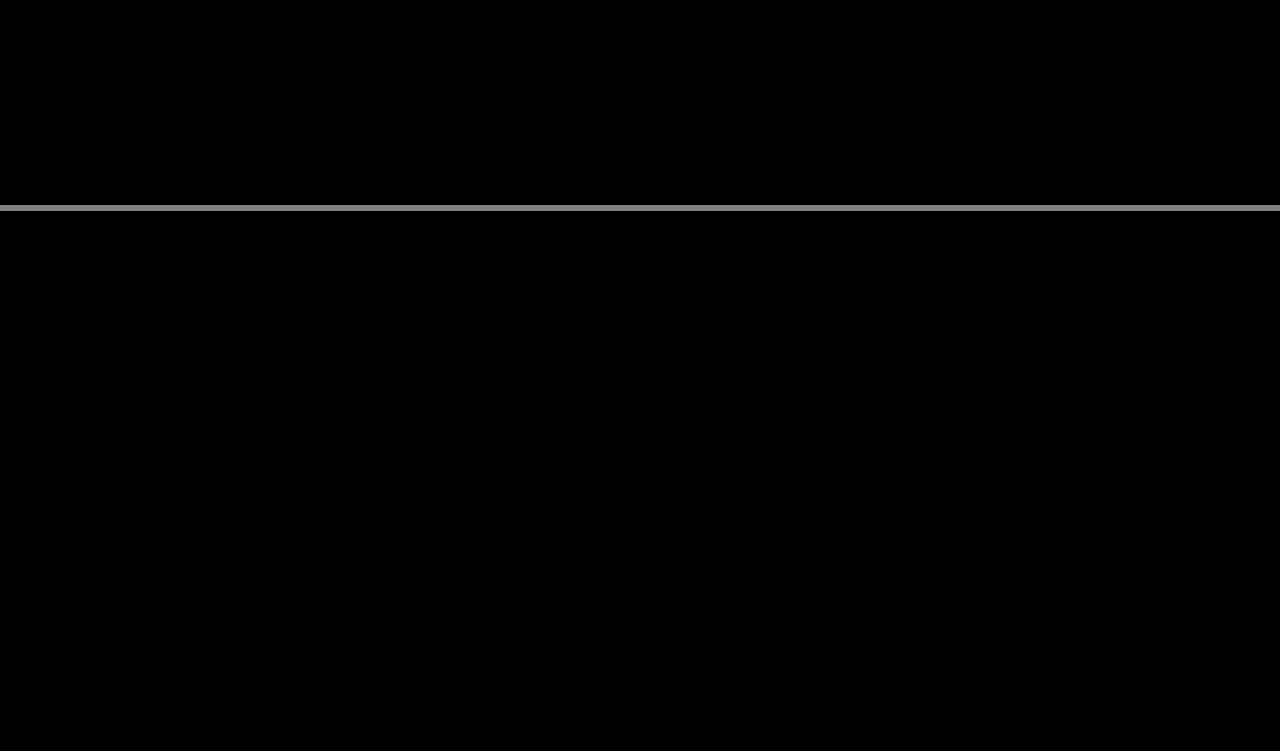
==== commit bc3e3b0c: "a" ====
--- a/index.html
+++ b/index.html
@@ -31,7 +31,7 @@
           reiniciar tu membresía de Netflix.
         </p>
       </section>
-      <section class="fila-dos">
+      <section class="fila-uno">
         <label for="email"></label>
           <input class="email" type="email" name="email"
             placeholder="Email" style="width: 300px;"/>
@@ -39,40 +39,53 @@
           <button class="comenzar" style="width: 200px;"> <strong>Comenzar ></strong></button>
       </section>
     </header>
-    <div class="cuerpo a">
-      <div class="fila-dos">
-        <h1 class="uno">Disfruta en tu TV</h1>
-        <p class="dos">Ve en smart TV, PlayStation, Xbox, Chromecast, Apple</p>
-        <p class="dos">TV, reproductores de Blu-ray y más.</p>
-        <img class="cuatro" src="./tv.png" alt="tv" height="440px" width="540px">
-    </div>
-    </div>
-    <div class="cuerpo b">
-      <h1 class="uno">Descarga tus series para</h1>
-      <h1 class="uno">verlas offline</h1>
-      <p class="dos">Guarda tu contenido favorito y tendrás siempre algo</p>
-      <p class="dos">para ver.</p>
-    </div>
-    <div class="cuerpo a">
-      <h1 class="uno">Disfruta donde quieras</h1>
-      <p class="dos">Películas y series ilimitadas en tu teléfono, tablet,</p>
-      <p class="dos">laptop y TV.</p>
-    </div>
-    <div class="cuerpo b">
-      <h1 class="uno">Crea perfiles para niños</h1>
-      <p class="dos">Los niños vivirán aventuras con sus personajes</p>
-      <p class="dos">favoritos en un espacio diseñado exclusivamente para</p>
-      <p class="dos">ellos, sin costo con tu membresía.</p>
-    </div>
-    <div class="cuerpo c">
-      <h1 class="uno">Preguntas frecuentes</h1>
-      <p class="dos"></p>
-      <p class="dos"></p>
-    </div>
-    <div class="cuerpo d">
-      <h1 class="uno"></h1>
-      <p class="dos"></p>
-      <p class="dos"></p>
-    </div>
+    <main>
+      <div class="cuerpo a">
+        <div class="fila-dos">
+          <div>
+            <h1 class="uno">Disfruta en tu TV</h1>
+            <p class="dos">Ve en smart TV, PlayStation, Xbox, Chromecast, Apple</p>
+            <p class="dos">TV, reproductores de Blu-ray y más.</p>
+          </div>
+          <img class="cuatro" src="./tv.png" alt="tv" height="440px" width="540px">
+        </div>
+      </div>
+      <div class="cuerpo a">
+        <div class="fila-tres">
+          <img src="./mobile.jpg" alt="telefono" >
+          <div>
+            <h1 class="uno-s">Descarga tus series para</h1>
+            <h1 class="uno">verlas offline</h1>
+            <p class="dos">Guarda tu contenido favorito y tendrás siempre algo</p>
+            <p class="dos">para ver.</p>
+          </div>
+        </div>
+      </div>
+      <div class="cuerpo a">
+        <div class="fila-cuatro">
+          <h1 class="uno">Disfruta donde quieras</h1>
+          <p class="dos">Películas y series ilimitadas en tu teléfono, tablet,</p>
+          <p class="dos">laptop y TV.</p>
+        </div>
+      </div>
+      <div class="cuerpo a">
+        <div class="fila-cinco">
+          <h1 class="uno">Crea perfiles para niños</h1>
+          <p class="dos">Los niños vivirán aventuras con sus personajes</p>
+          <p class="dos">favoritos en un espacio diseñado exclusivamente para</p>
+          <p class="dos">ellos, sin costo con tu membresía.</p>
+        </div>
+      </div>
+      <div class="cuerpo c">
+        <h1 class="uno">Preguntas frecuentes</h1>
+        <p class="dos"></p>
+        <p class="dos"></p>
+      </div>
+      <div class="cuerpo d">
+        <h1 class="uno"></h1>
+        <p class="dos"></p>
+        <p class="dos"></p>
+      </div>
+    </main>
   </body>
 </html>
--- a/index.css
+++ b/index.css
@@ -71,7 +71,14 @@
   align-items: center;
 }
 
-.uno{
+.uno {
+  font-size: 50px;
+  color: white;
+  letter-spacing: 0px;
+  word-spacing: 0px;
+}
+
+.uno-s {
   font-size: 50px;
   color: white;
   letter-spacing: 0px;
@@ -119,34 +126,69 @@
   background-color: rgb(184, 28, 28);
 }
 
-.fila-dos{
+.fila-uno {
   display: flex;
   gap: 5px;
   justify-content: center;
   align-items: center;
 }
 
+main {
+  background-color: black;
+}
+
 .cuerpo {
   background-color: black;
-  background-size: cover;
   z-index: 1000;
-  height: 75vh;
+  height: 60vh;
   min-height: 320px;
   border-top: 6px solid gray;
-
+  justify-items: center;
+  align-content: center;
 }
 
-.a{
-  margin: auto;
+.fila-dos {
+  display: grid;
+  grid-template-columns: repeat(2, 1fr);
+  margin: 0 365px 0;
+}
+
+.fila-tres {
+  display: grid;
+  grid-template-columns: repeat(2, 1fr);
+  margin: 0 365px 0;
+}
+
+.fila-cuatro {
+  display: grid;
+  grid-template-columns: repeat(2, 1fr);
+  margin: 0 365px 0;
+}
+
+.fila-cinco {
+  display: grid;
+  grid-template-columns: repeat(2, 1fr);
+  margin: 0 365px 0;
+}
+
+.a {
+  display: flex;
+  justify-content: center;
+  align-items: center;
+  flex-direction: column;
+}
+
+.b {
   display: flex;
   justify-content: center;
   flex-direction: column;
+  align-items: center;
 }
 
-.b{
-  margin: auto;
-  display: flex;
-  justify-content: center;
-  flex-direction: column;
+.fila-dos .uno {
+  padding-top: 100px;
 }
 
+.fila-tres .uno-s {
+  padding-top: 200px;
+}
